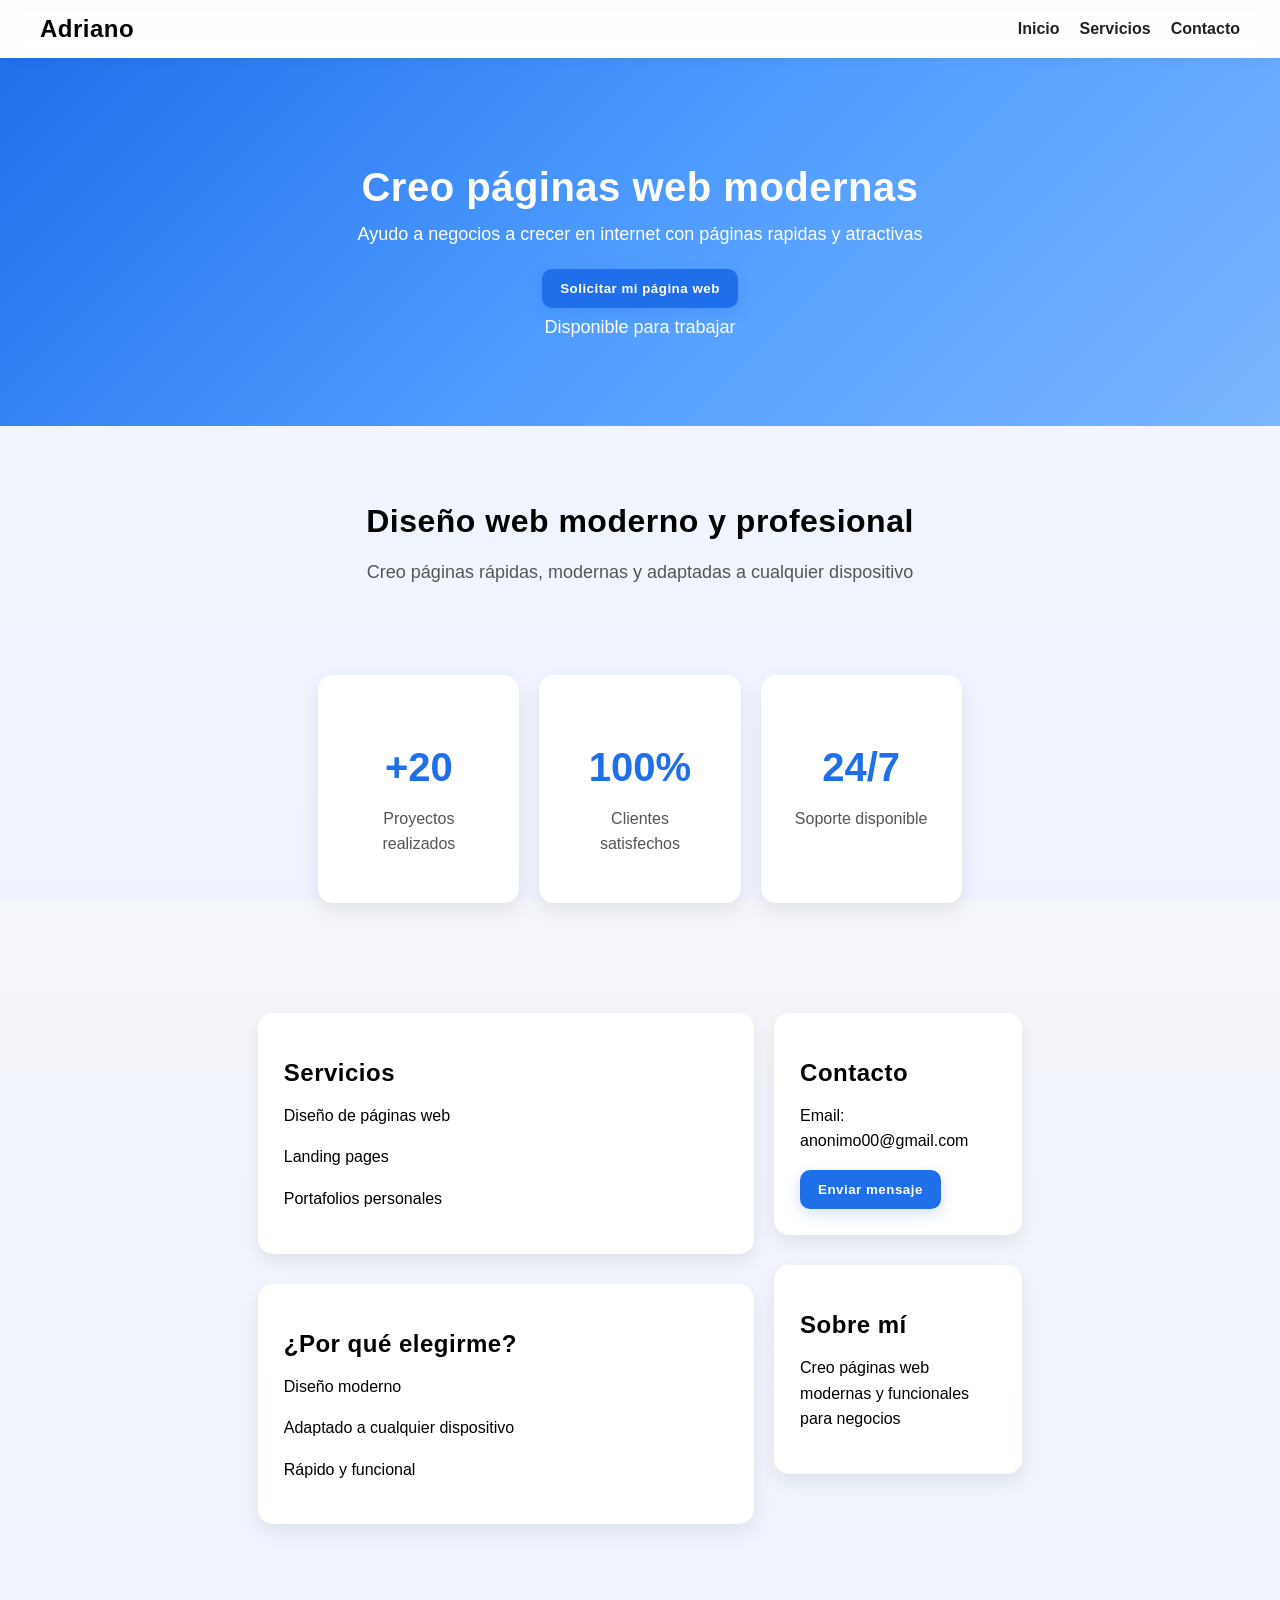
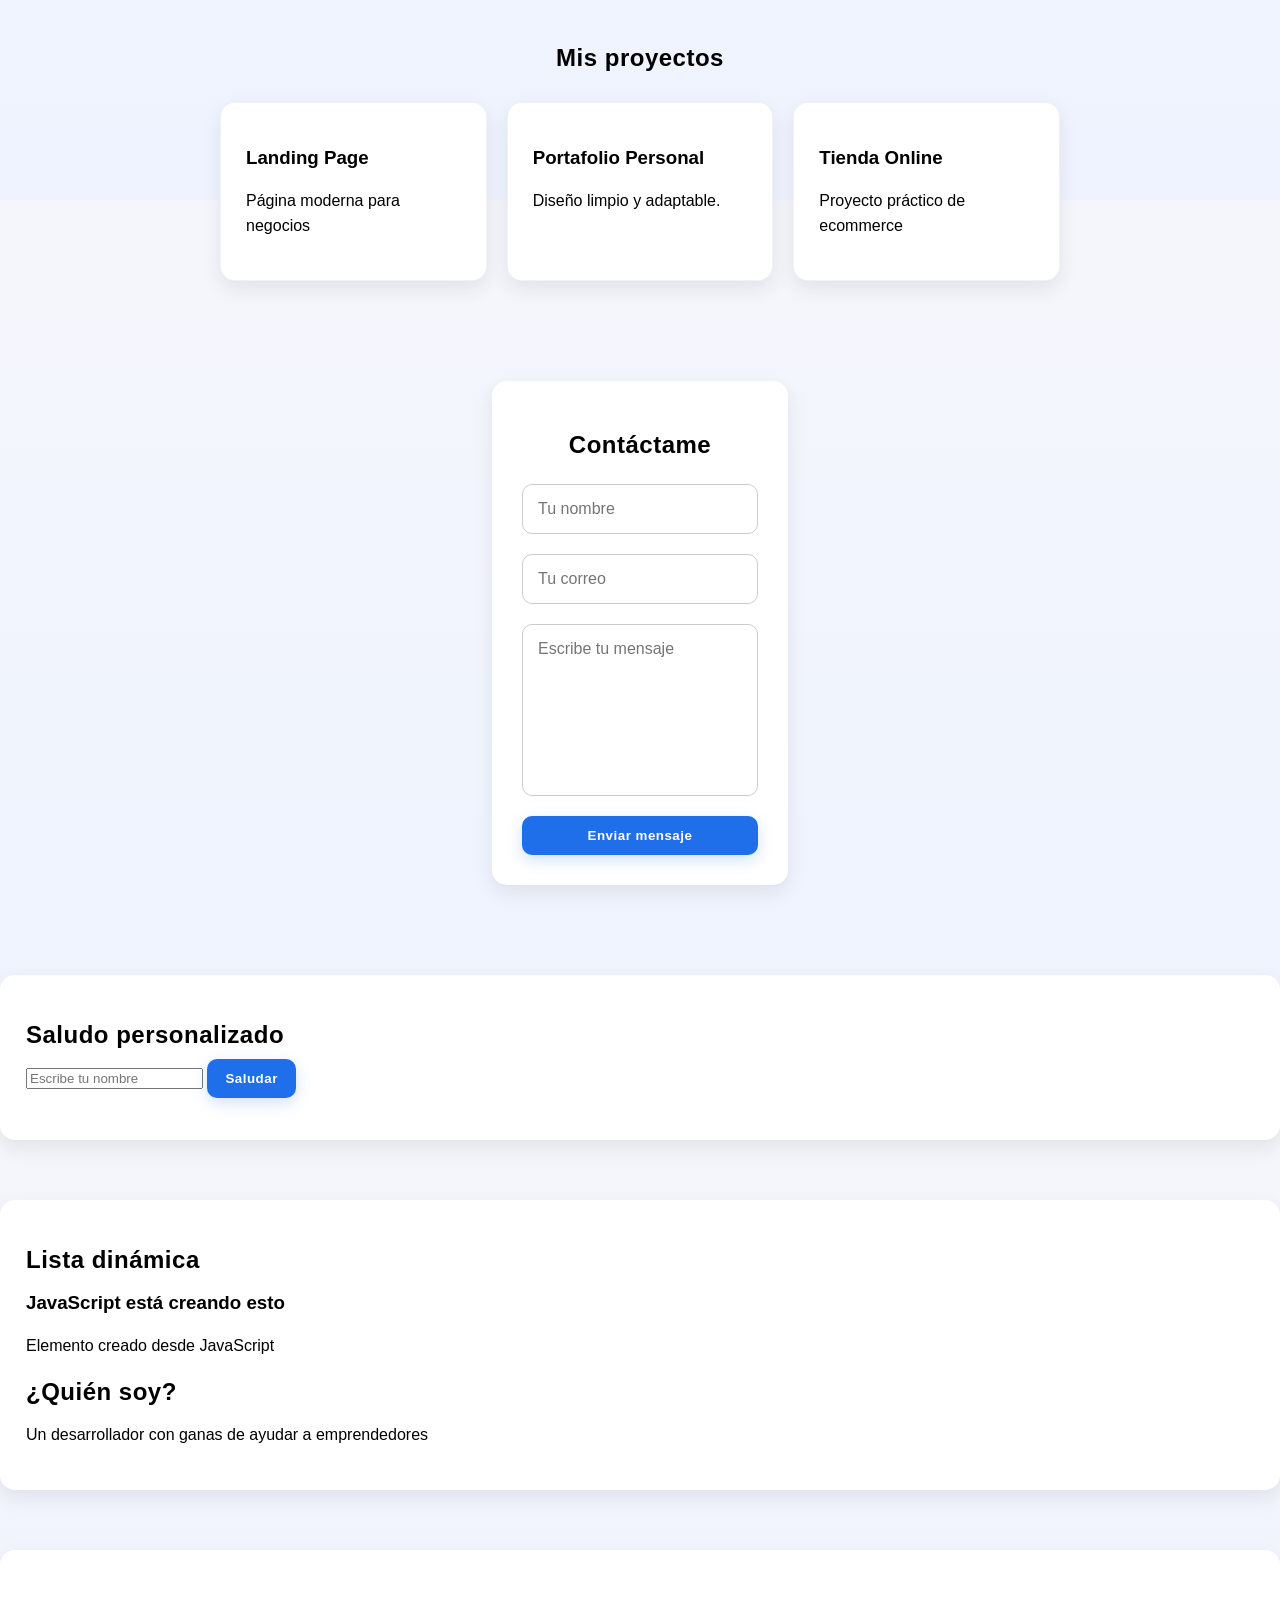
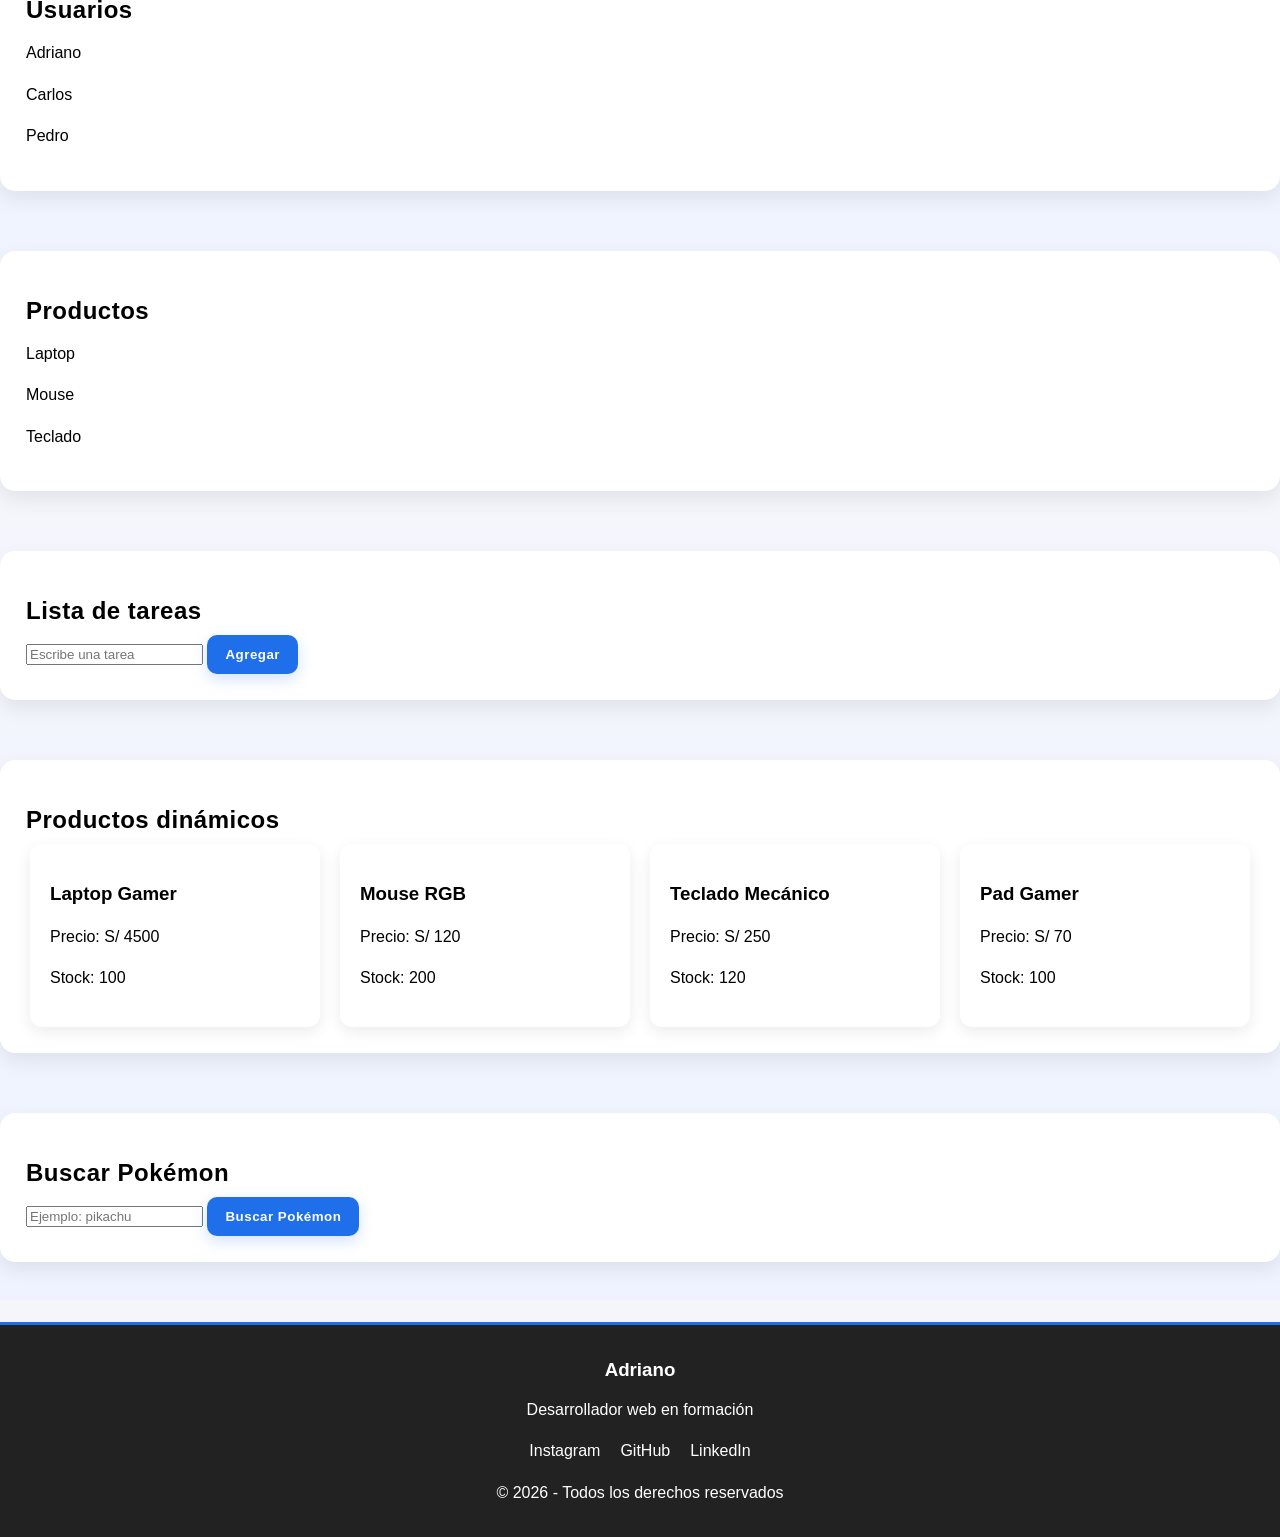
==== html/index.html @ f5fa6682 "Primer proyecto web" ====
<!DOCTYPE html>
<html>
<head>
        <title>Mi primera página</title>

        <!-- Conexión con CSS -->
        <link rel="stylesheet" href="../css/style.css">
</head>

<body>
<nav>
    <h2>Adriano</h2>

    <div class="nav-links">
        <a href="#">Inicio</a>
        <a href="#">Servicios</a>
        <a href="#">Contacto</a>
    </div>
</nav>

<header>
    <h1>Creo páginas web modernas</h1>
    <p>Ayudo a negocios a crecer en internet con páginas rapidas y atractivas</p>
    <button class="main-btn">Solicitar mi página web</button>
    <p>Disponible para trabajar </p>
</header>

<!-- INFORMACIÓN PRINCIPAL -->
<section class="hero-info fade-in">
    <h2>Diseño web moderno y profesional</h2>
    <p>Creo páginas rápidas, modernas y adaptadas a cualquier dispositivo</p>
</section>

<!-- ESTADÍSTICAS -->
<section class="stats">

    <div class="stat-box">
        <h3>+20</h3>
        <p>Proyectos realizados</p>
    </div>

    <div class="stat-box">
        <h3>100%</h3>
        <p>Clientes satisfechos</p>
    </div>

    <div class="stat-box">
        <h3>24/7</h3>
        <p>Soporte disponible</p>
    </div>


</section>

<!-- CONTENEDOR PRINCIPAL -->
<div class="container">

    <!-- COLUMNA IZQUIERDA -->
    <div class="left">

        <section class="card">
            <h2>Servicios</h2>
            <p>Diseño de páginas web</p>
            <p>Landing pages</p>
            <p>Portafolios personales</p>
        </section>

        <section class="card">
            <h2>¿Por qué elegirme?</h2>
            <p>Diseño moderno</p>
            <p>Adaptado a cualquier dispositivo</p>
            <p>Rápido y funcional</p>
        </section>
    </div>

    <!-- COLUMNA DERECHA -->
    <div class="right">
        <section class="card">
            <h2>Contacto</h2>
            <p>Email: anonimo00@gmail.com</p>
            <button>Enviar mensaje</button>
        </section>

        <section class="card">
            <h2>Sobre mí</h2>
            <p>Creo páginas web modernas y funcionales para negocios</p>
        </section>
    </div>
</div>

<!-- PROYECTOS -->
<section class="projects">
    <h2>Mis proyectos</h2>

    <div class="projects-grid">

        <div class="project-card">
            <h3>Landing Page</h3>
            <p>Página moderna para negocios</p>
        </div>

        <div class="project-card">
            <h3>Portafolio Personal</h3>
            <p>Diseño limpio y adaptable.</p>
        </div>

        <div class="project-card">
            <h3>Tienda Online</h3>
            <p>Proyecto práctico de ecommerce</p>
        </div>
    </div>
</section>

<!-- FORMULARIO -->
<section class="contact-form">
    
    <h2>Contáctame</h2>

    <form>

        <input type="text" placeholder="Tu nombre">

        <input type="email" placeholder="Tu correo">

        <textarea placeholder="Escribe tu mensaje"></textarea>

        <button type="submit">Enviar mensaje</button>

    </form>

</section>

<!-- SECCIONES JAVASCRIPT -->
<section class="card">
    
    <h2>Saludo personalizado</h2>

    <input type="text" id="nombreInput" placeholder="Escribe tu nombre">

    <button id="saludarBtn">Saludar</button>

    <p id="mensaje"></p>
    
</section>

<section class="card">

    <h2>Lista dinámica</h2>

    <div id="lista"></div>

</section>

<section class="card">
    
    <h2>Usuarios</h2>

    <div id="usuariosLista"></div>

</section>

<section class="card">

    <h2>Productos</h2>

    <div id="productosLista"></div>
    
</section>

<section class="card">

    <h2>Lista de tareas</h2>

    <input type="text" id="tareaInput" placeholder="Escribe una tarea">

    <button id="agregarBtn">Agregar</button>

    <div id="listaTareas"></div>

</section>

<section class="card">
    <h2>Productos dinámicos</h2>

    <div id="productosDinamicos"></div>

</section>

<section class="card">

    <h2>Buscar Pokémon</h2>

    <input type="text" id="pokemonInput" placeholder="Ejemplo: pikachu">
    
    <button id="pokemonBtn">
        Buscar Pokémon
    </button>

    <div id="pokemonInfo"></div>

</section>

<!-- FOOTER-->
<footer>
    <h3>Adriano</h3>
    <p>Desarrollador web en formación</p>

    <div class="footer-links">
        <a href="#">Instagram</a>
        <a href="#">GitHub</a>
        <a href="#">LinkedIn</a>
    </div>

    <p> © 2026 - Todos los derechos reservados</p>
</footer>

<!-- SCRIPTS JAVASCRIPT -->
<script src="../javascript/practicas.js"></script>
<script src="../javascript/script.js"></script>

</body>
</html>
---- css/style.css ----
/* =========================
   CONFIGURACIÓN GENERAL
========================= */

html {
    scroll-behavior: smooth;
}

html,
body {
    height: 100%;
}

body {
    background: linear-gradient(to bottom, #f4f6fb, #eef3ff);
    font-family: 'Segoe UI', Arial, Helvetica, sans-serif;
    margin: 0;

    /* Mantiene el footer abajo */
    display: flex;
    flex-direction: column;
}

h1,
h2 {
    margin-bottom: 10px;
    font-weight: 700;
    letter-spacing: 0.5px;
}

p {
    line-height: 1.6;
}

img {
    width: 100%;
    border-radius: 8px;
}


/* =========================
   NAVBAR
========================= */

nav {
    background-color: white;

    display: flex;
    justify-content: space-between;
    align-items: center;

    padding: 15px 40px;

    box-shadow: 0px 2px 10px rgba(0,0,0,0.05);

    /* Navbar fija */
    position: sticky;
    top: 0;
    z-index: 1000;

    /* Efecto vidrio */
    backdrop-filter: blur(10px);
    background: rgba(255, 255, 255, 0.9);
}

nav h2 {
    margin: 0;
}

/* Links del navbar */
.nav-links {
    display: flex;
    gap: 20px;
}

.nav-links a {
    text-decoration: none;
    color: #222;
    font-weight: bold;

    transition: 0.3s;
    position: relative;
}

/* Línea animada debajo del link */
.nav-links a::after {
    content: "";

    position: absolute;
    left: 0;
    bottom: -5px;

    width: 0%;
    height: 2px;

    background-color: #1f6feb;

    transition: 0.3s;
}

.nav-links a:hover {
    color: #1f6feb;
}

.nav-links a:hover::after {
    width: 100%;
}


/* =========================
   HEADER / HERO
========================= */

header {
    background: linear-gradient(135deg, #1f6feb, #4f9cff, #7bb6ff);

    color: white;
    text-align: center;

    padding: 80px 20px;
}

header h1 {
    font-size: 40px;
}

header p {
    margin: 5px 0;
    font-size: 18px;
}

header button {
    margin-top: 15px;
}


/* =========================
   INFORMACIÓN PRINCIPAL
========================= */

.hero-info {
    text-align: center;
    padding: 50px 20px;
}

.hero-info h2 {
    font-size: 32px;
    margin-bottom: 10px;
}

.hero-info p {
    font-size: 18px;
    color: #555;
}


/* =========================
   BOTONES
========================= */

button {
    background-color: #1f6feb;
    color: white;

    padding: 12px 18px;

    border: none;
    border-radius: 10px;

    cursor: pointer;

    font-weight: bold;
    letter-spacing: 0.5px;

    transition: all 0.3s ease;

    box-shadow: 0px 5px 15px rgba(31, 111, 235, 0.2);
}

button:hover {
    background-color: #174bb5;

    transform: translateY(-3px) scale(1.05);

    box-shadow: 0px 10px 20px rgba(31, 111, 235, 0.3);

    letter-spacing: 1px;
}


/* =========================
   ESTADÍSTICAS
========================= */

.stats {
    max-width: 1100px;

    margin: auto;
    padding: 20px 30px 50px;

    display: flex;
    gap: 20px;
}

.stat-box {
    flex: 1;

    background-color: white;

    padding: 30px;

    border-radius: 15px;

    text-align: center;

    box-shadow: 0px 8px 20px rgba(0, 0, 0, 0.08);

    transition: all 0.3s ease;
}

.stat-box:hover {
    transform: translateY(-10px);

    box-shadow: 0px 15px 35px rgba(0, 0, 0, 0.15);

    scale: 1.03;
}

.stat-box h3 {
    font-size: 40px;
    color: #1f6feb;

    margin-bottom: 10px;
}

.stat-box p {
    color: #555;
    font-weight: 500;
}


/* =========================
   CONTENEDOR PRINCIPAL
========================= */

.container {
    max-width: 1100px;

    margin: auto;
    padding: 30px;

    display: flex;
    gap: 20px;

    align-items: flex-start;

    flex: 1;
}

.left {
    flex: 2;
}

.right {
    flex: 1;
}


/* =========================
   TARJETAS
========================= */

section.card {
    background-color: white;

    margin: 30px 0;
    padding: 25px;

    border-radius: 15px;

    text-align: left;

    box-shadow: 0px 8px 20px rgba(0,0,0,0.08);

    transition: all 0.3s ease;

    /* Efecto vidrio */
    backdrop-filter: blur(10px);
    border: 1px solid rgba(255, 255, 255, 0.3);
}

section.card:hover {
    transform: translateY(-10px) scale(1.02);

    box-shadow: 0px 20px 40px rgba(0,0,0,0.18);
}


/* =========================
   PROYECTOS
========================= */

.projects {
    max-width: 1100px;

    margin: auto;
    padding: 40px 30px;
}

.projects h2 {
    text-align: center;
    margin-bottom: 30px;
}

.projects-grid {
    display: flex;
    gap: 20px;
}

.project-card {
    flex: 1;

    background-color: white;

    padding: 25px;

    border-radius: 15px;

    box-shadow: 0px 8px 20px rgba(0,0,0,0.08);

    border: 1px solid rgba(0,0,0,0.05);

    overflow: hidden;

    transition: all 0.3s ease;
}

.project-card:hover {
    transform: translateY(-12px) scale(1.03);

    box-shadow: 0px 15px 35px rgba(0, 0, 0, 0.15);
}


/* =========================
   FORMULARIO DE CONTACTO
========================= */

.contact-form {
    max-width: 700px;

    margin: 60px auto;

    background-color: white;

    padding: 30px;

    border-radius: 15px;

    box-shadow: 0px 8px 20px rgba(0, 0, 0, 0.08);
}

.contact-form h2 {
    text-align: center;
    margin-bottom: 25px;
}

.contact-form form {
    display: flex;
    flex-direction: column;
    gap: 20px;
}

/* Inputs y textarea */
.contact-form input,
.contact-form textarea {
    padding: 15px;

    border: 1px solid #ccc;
    border-radius: 10px;

    font-size: 16px;
    font-family: inherit;

    outline: none;

    transition: 0.3s;
}

/* Efecto al escribir */
.contact-form input:focus,
.contact-form textarea:focus {
    border-color: #1f6feb;

    box-shadow: 0px 0px 10px rgba(31, 111, 235, 0.2);
}

.contact-form textarea {
    min-height: 140px;
    resize: none;
}


/* =========================
   PRODUCTOS DINÁMICOS
========================= */

/* Contenedor de tarjetas */
#productosDinamicos {
    display: flex;
    flex-wrap: wrap;
    gap: 20px;

    justify-content: center;
}

/* Tarjeta individual */
#productosDinamicos div {
    background-color: white;

    width: 250px;

    padding: 20px;

    border-radius: 12px;

    box-shadow: 0px 5px 15px rgba(0, 0, 0, 0.08);
}


/* =========================
   ANIMACIONES
========================= */

.fade-in {
    animation: aparecer 1s ease;
}

@keyframes aparecer {

    from {
        opacity: 0;
        transform: translateY(20px);
    }

    to {
        opacity: 1;
        transform: translateY(0);
    }

}


/* =========================
   FOOTER
========================= */

footer {
    margin-top: 30px;

    padding: 15px;

    background-color: #222;
    color: white;

    text-align: center;

    border-top: 3px solid #1f6feb;
}

footer h3 {
    margin-bottom: 10px;
}

.footer-links {
    display: flex;
    justify-content: center;
    gap: 20px;

    margin: 20px 0;
}

.footer-links a {
    color: white;
    text-decoration: none;

    transition: 0.3s;
}

.footer-links a:hover {
    color: #4f9cff;
}

/* =========================
    POKEMON APP
============================= */
.pokemon-card {
    background-color: white;
    padding: 20px;
    border-radius: 15px;
    margin-top: 20px;
    text-align: center;
    box-shadow: 0px 5px 15px rgba(0, 0, 0, 0.08);
}

.pokemon-card img {
    width: 150px;
}

#pokemonInfo p {
    text-align: center;
}

/* =========================
   RESPONSIVE
========================= */

@media (max-width: 768px) {

    /* Navbar responsive */
    nav {
        flex-direction: column;
        gap: 15px;

        padding: 20px;
    }

    .nav-links {
        flex-direction: column;

        width: 100%;

        text-align: center;
    }

    /* Container responsive */
    .container {
        display: flex;
        flex-direction: column;

        padding: 15px;
    }

    .left,
    .right {
        width: 100%;
        flex: none;
    }

    /* Cards responsive */
    section.card {
        width: 100%;

        box-sizing: border-box;

        margin: 15px 0;
        padding: 20px;
    }

    /* Header responsive */
    header {
        padding: 50px 15px;
    }

    header h1 {
        font-size: 28px;
    }

    header p {
        font-size: 16px;
    }

    /* Botones responsive */
    button {
        width: 100%;
    }

    /* Hero responsive */
    .hero-info h2 {
        font-size: 24px;
    }

    .hero-info p {
        font-size: 16px;
    }

    /* Proyectos responsive */
    .projects-grid {
        flex-direction: column;
    }

    /* Footer responsive */
    .footer-links {
        flex-direction: column;
        gap: 10px;
    }

    /* Formulario responsive */
    .contact-form {
        margin: 40px 15px;
        padding: 20px;
    }

    /* Stats responsive */
    .stats {
        flex-direction: column;
        padding: 20px 15px;
    }

}
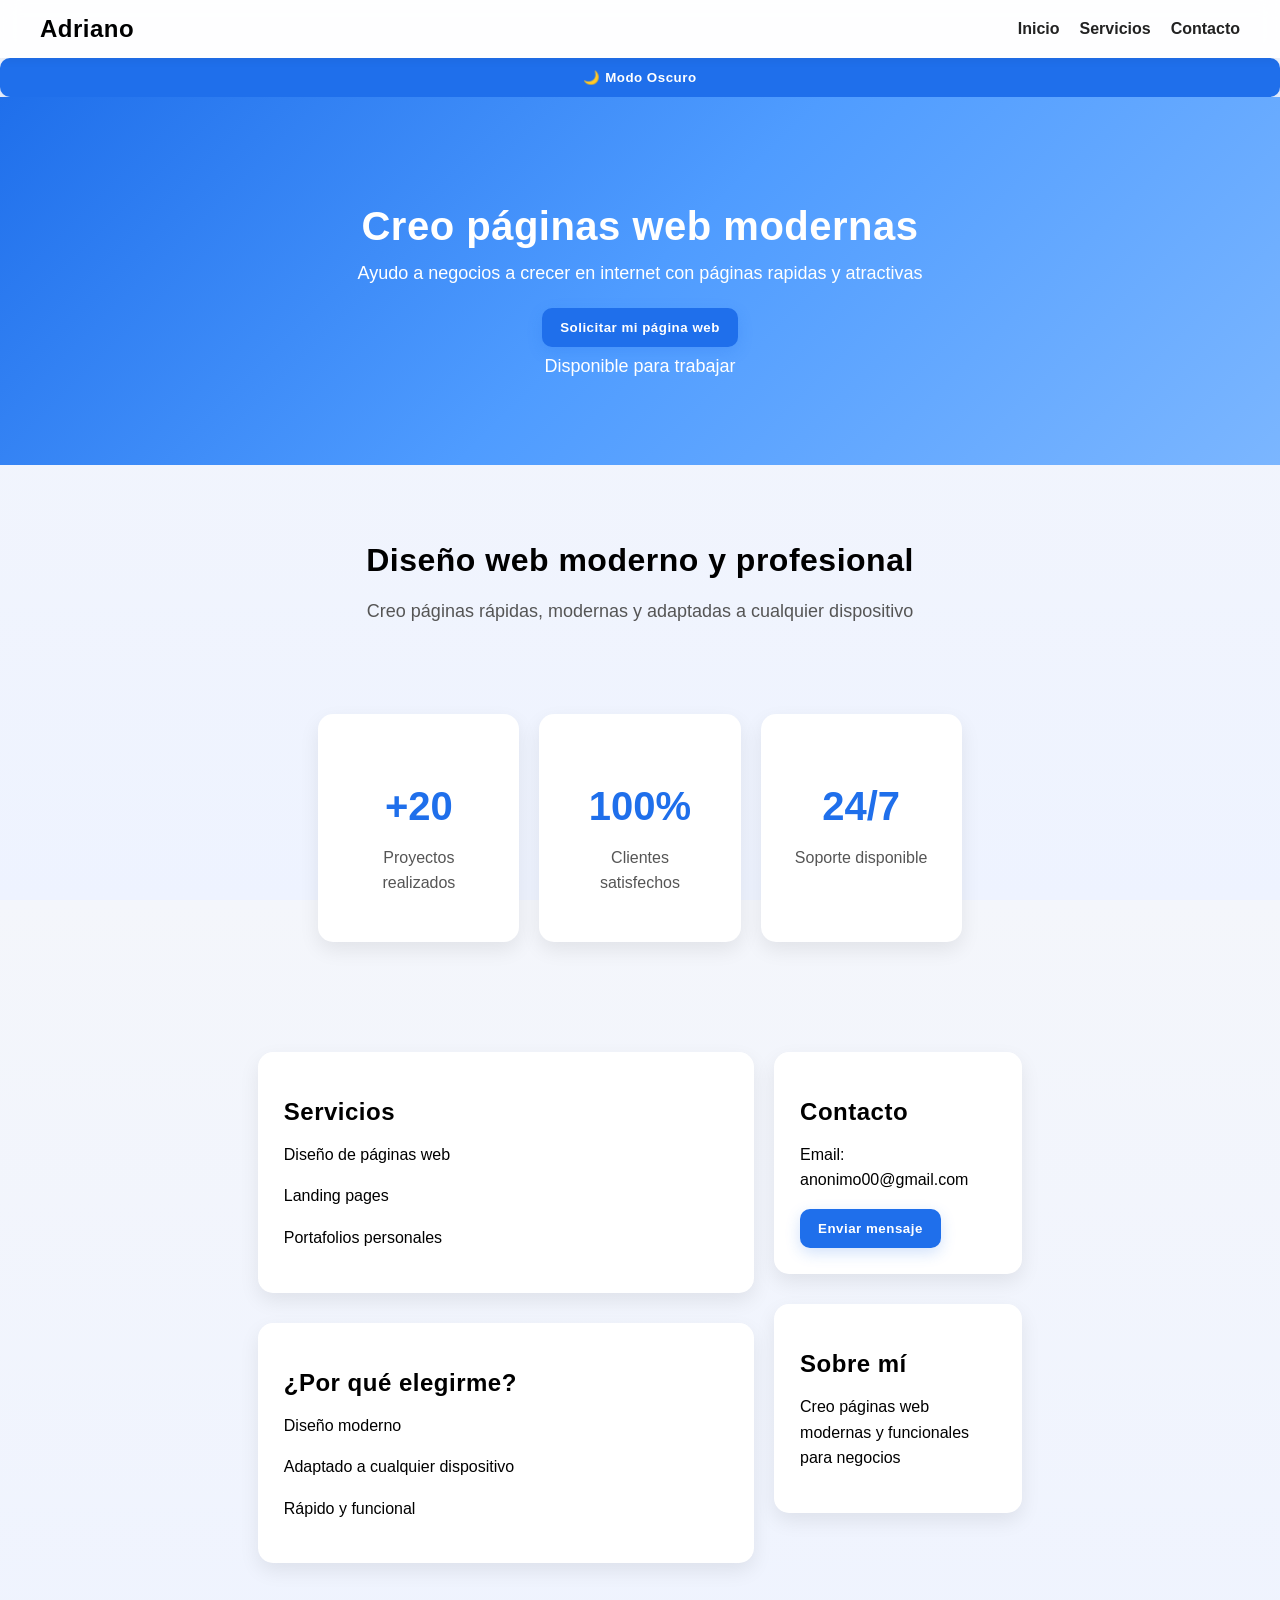
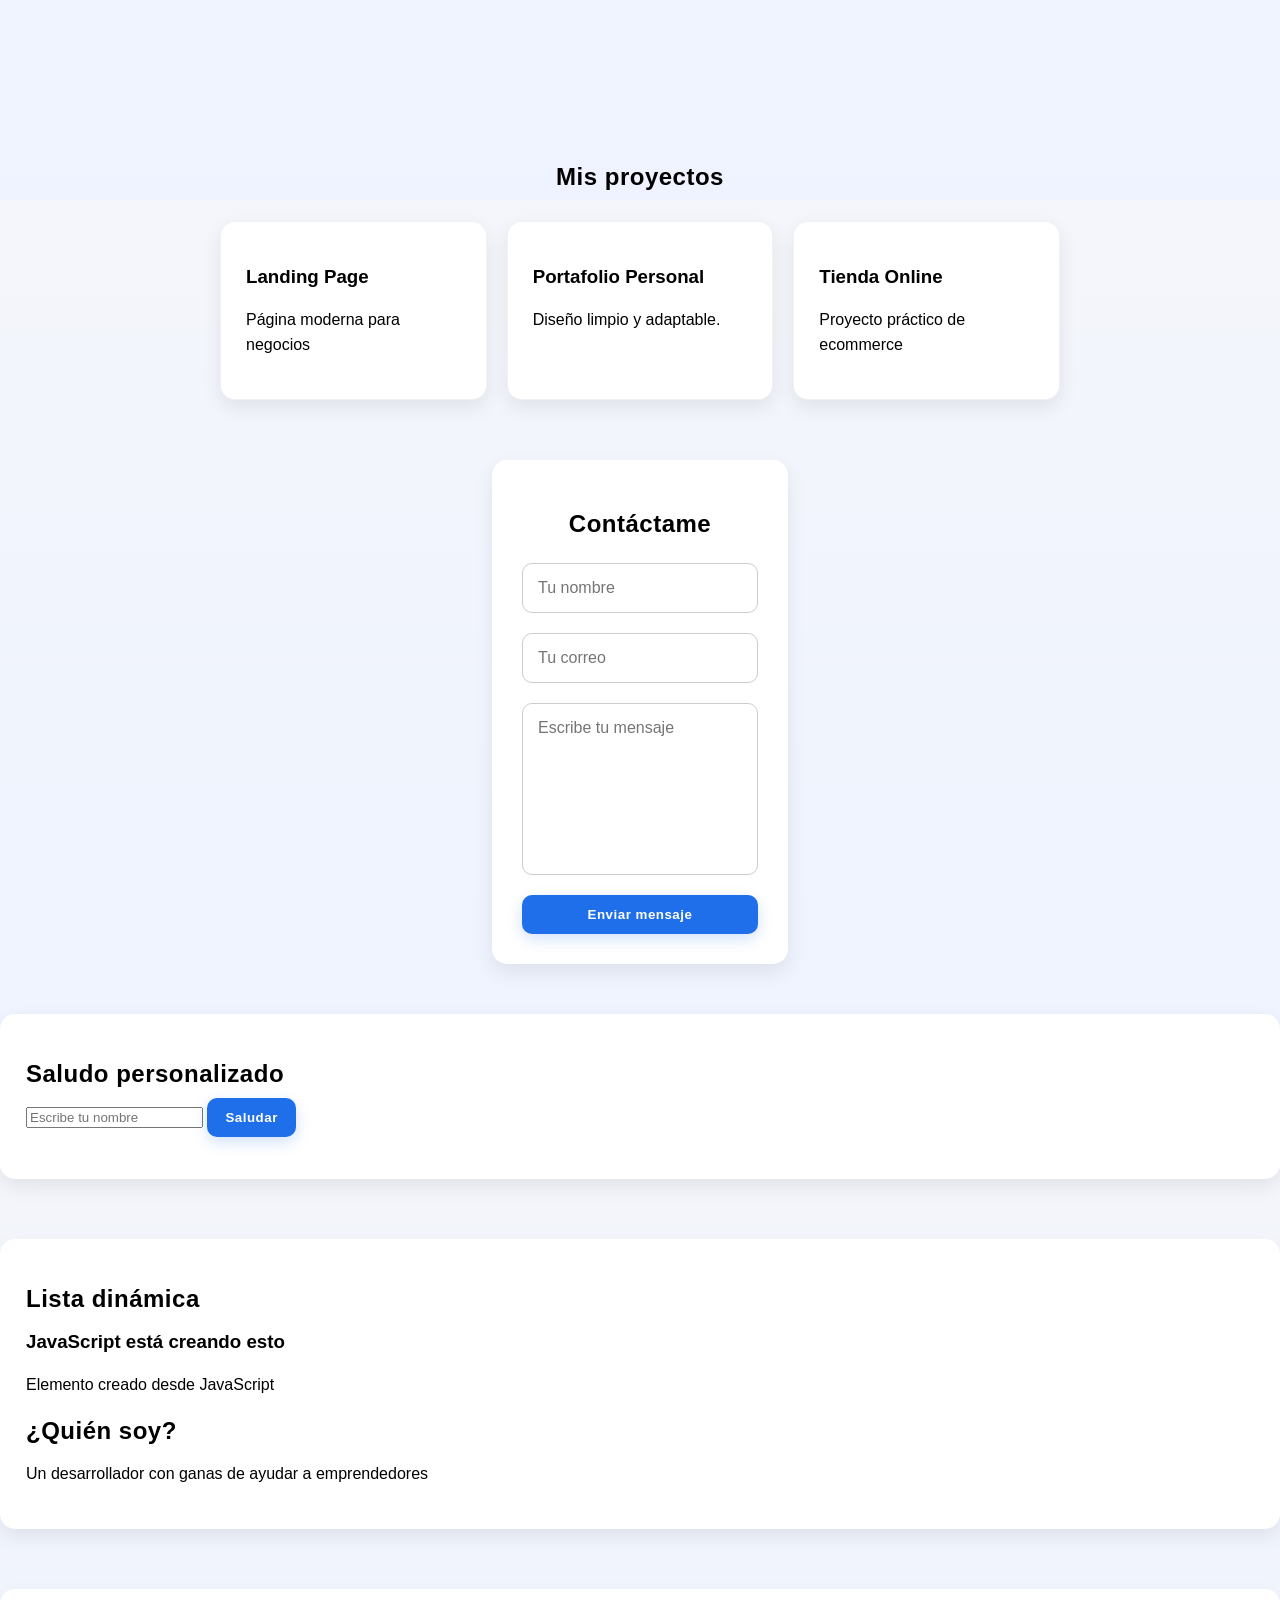
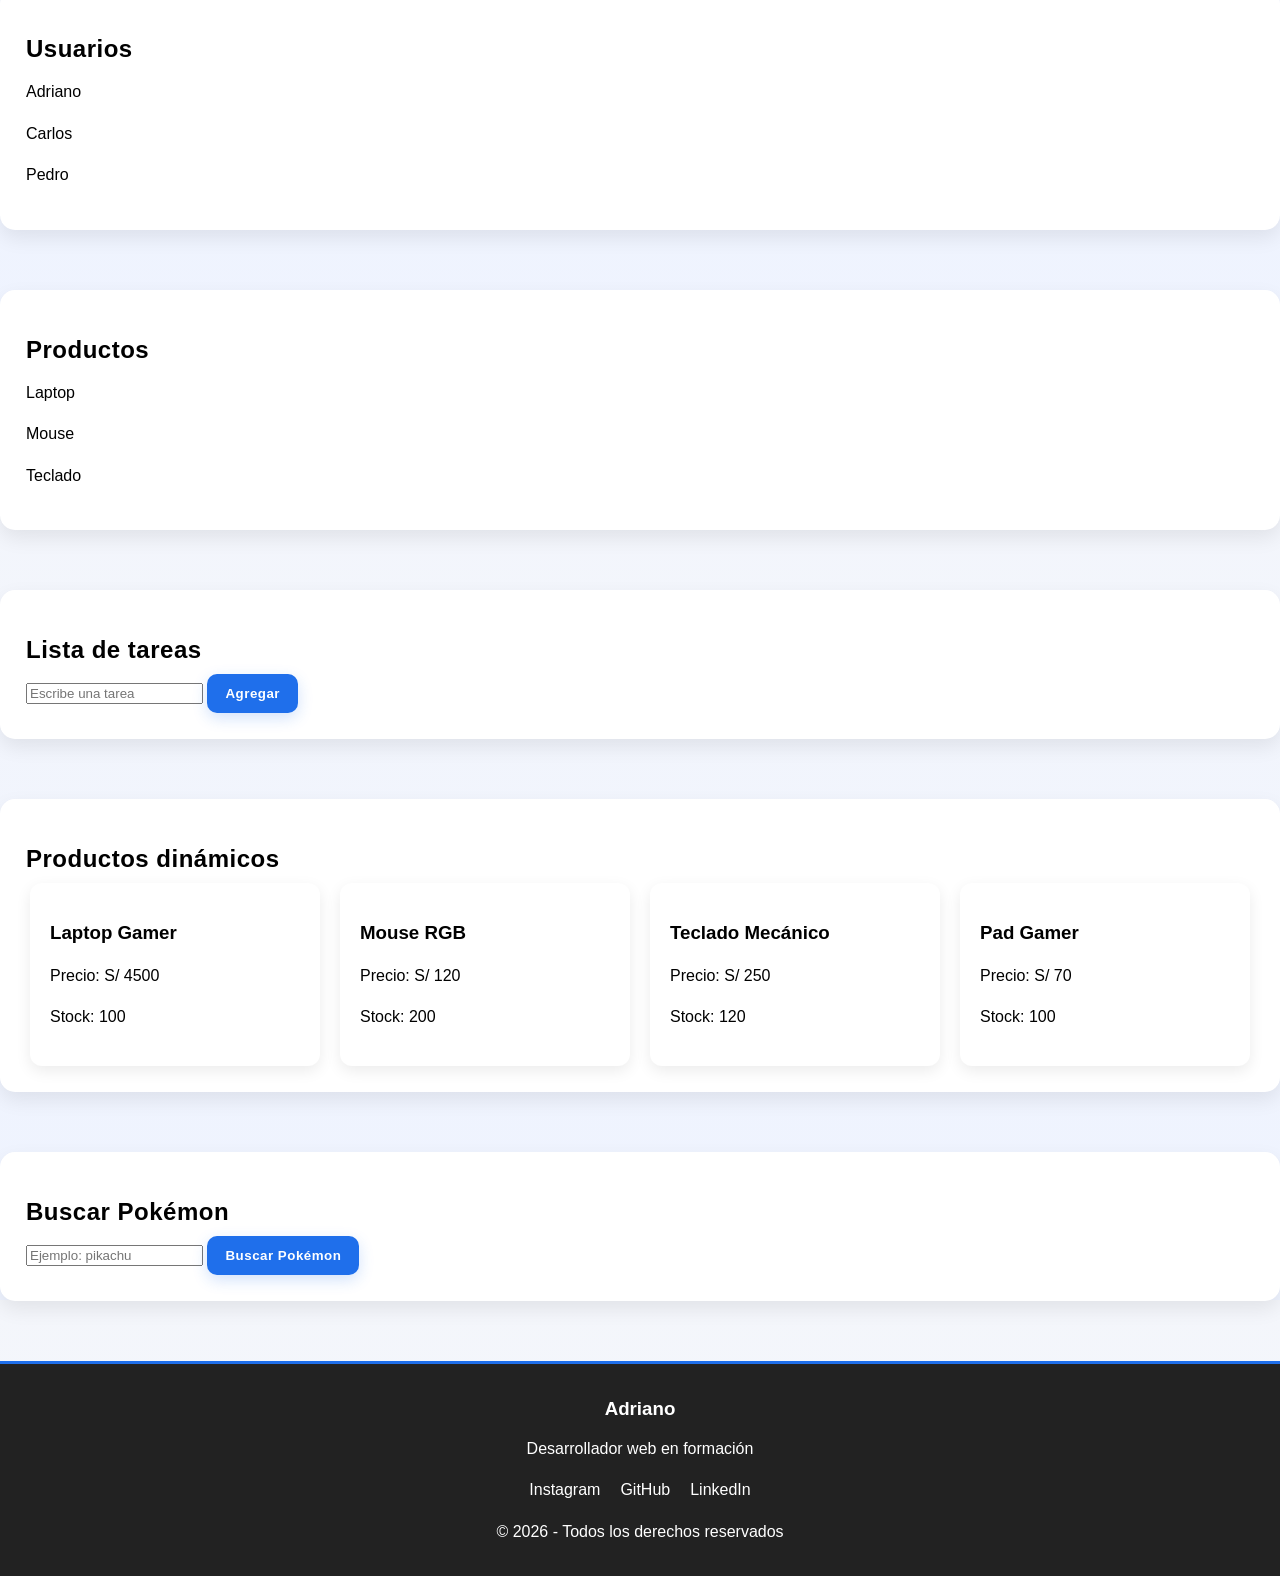
==== commit 38adf639: "Agregué animaciones y mejoras dark mode" ====
--- a/html/index.html
+++ b/html/index.html
@@ -17,6 +17,8 @@
         <a href="#">Contacto</a>
     </div>
 </nav>
+
+<button id="themeBtn">🌙 Modo Oscuro</button>
 
 <header>
     <h1>Creo páginas web modernas</h1>
@@ -26,13 +28,13 @@
 </header>
 
 <!-- INFORMACIÓN PRINCIPAL -->
-<section class="hero-info fade-in">
+<section class="hero-info hidden fade-in">
     <h2>Diseño web moderno y profesional</h2>
     <p>Creo páginas rápidas, modernas y adaptadas a cualquier dispositivo</p>
 </section>
 
 <!-- ESTADÍSTICAS -->
-<section class="stats">
+<section class="stats hidden-scale">
 
     <div class="stat-box">
         <h3>+20</h3>
@@ -53,7 +55,7 @@
 </section>
 
 <!-- CONTENEDOR PRINCIPAL -->
-<div class="container">
+<div class="container hidden">
 
     <!-- COLUMNA IZQUIERDA -->
     <div class="left">
@@ -89,7 +91,7 @@
 </div>
 
 <!-- PROYECTOS -->
-<section class="projects">
+<section class="projects hidden-bottom">
     <h2>Mis proyectos</h2>
 
     <div class="projects-grid">
@@ -112,7 +114,7 @@
 </section>
 
 <!-- FORMULARIO -->
-<section class="contact-form">
+<section class="contact-form hidden-slow">
     
     <h2>Contáctame</h2>
 
@@ -131,7 +133,7 @@
 </section>
 
 <!-- SECCIONES JAVASCRIPT -->
-<section class="card">
+<section class="card hidden">
     
     <h2>Saludo personalizado</h2>
 
@@ -143,7 +145,7 @@
     
 </section>
 
-<section class="card">
+<section class="card hidden">
 
     <h2>Lista dinámica</h2>
 
@@ -151,7 +153,7 @@
 
 </section>
 
-<section class="card">
+<section class="card hidden">
     
     <h2>Usuarios</h2>
 
@@ -159,7 +161,7 @@
 
 </section>
 
-<section class="card">
+<section class="card hidden">
 
     <h2>Productos</h2>
 
@@ -167,7 +169,7 @@
     
 </section>
 
-<section class="card">
+<section class="card hidden">
 
     <h2>Lista de tareas</h2>
 
@@ -179,14 +181,14 @@
 
 </section>
 
-<section class="card">
+<section class="card hidden">
     <h2>Productos dinámicos</h2>
 
     <div id="productosDinamicos"></div>
 
 </section>
 
-<section class="card">
+<section class="card hidden">
 
     <h2>Buscar Pokémon</h2>
 
--- a/css/style.css
+++ b/css/style.css
@@ -450,7 +450,56 @@
 
 }
 
-
+/* =========================
+   SCROLL ANIMATIONS
+========================= */
+
+.hidden {
+    opacity: 0;
+    transform: translateY(40px);
+    transition: all 1s ease;
+}
+
+.show {
+    opacity: 1;
+    transform: translateY(0);
+}
+
+/* Proyectos desde abajo */
+.hidden-bottom {
+    opacity: 0;
+    transform: translateY(80px);
+    transition: all 1s ease;
+}
+
+/* Formulario lento */
+.hidden-slow {
+    opacity: 0;
+    transform: translateY(40px);
+    transition: all 2.5s ease;
+}
+
+/* Estadísticas con zoom */
+.hidden-scale {
+    opacity: 0;
+    transform: scale(0.7);
+    transition: all 1.2s ease;
+}
+
+.hidden-scale.show {
+    opacity: 1;
+    transform: scale(1);
+}
+
+.hidden-slow.show {
+    opacity: 1;
+    transform: translateY();
+}
+
+.hidden-bottom.show {
+    opacity: 1;
+    transform: translateY();
+}
 /* =========================
    FOOTER
 ========================= */
@@ -511,6 +560,87 @@
     text-align: center;
 }
 
+/* ========================
+    DARK MODE
+============================ */
+.dark-mode {
+    background-color: #121212;
+    color: white;
+}
+
+.dark-mode nav {
+    background-color: rgba(20, 20, 20, 0.9);
+}
+
+.dark-mode section.card,
+.dark-mode .project-card,
+.dark-mode .stat-box,
+.dark-mode .contact-form,
+.dark-mode #productosDinamicos div {
+    background-color: #1e1e1e;
+    color: white;
+}
+
+.dark-mode p {
+    color: #ddd;
+}
+
+.dark-mode input,
+.dark-mode textarea {
+    background-color: #2a2a2a;
+    color: white;
+    border: 1px solid #555;
+}
+
+.dark-mode footer {
+    background-color: #111;
+}
+
+.dark-mode .nav-links a {
+    color: white;
+}
+
+.dark-mode .pokemon-card {
+    background-color: #1e1e1e;
+    color: white;
+}
+
+.dark-mode .pokemon-card p,
+.dark-mode .pokemon-card h3 {
+    color: white;
+}
+/* =========================
+    TEXTOS DARK MODE
+==========================*/
+.dark-mode .hero-info h2,
+.dark-mode .hero-info p,
+.dark-mode .stat-box p,
+.dark-mode .project-card p,
+.dark-mode .card p,
+.dark-mode .contact-form p,
+.dark-mode footer p {
+    color: #f1f1f1;
+}
+
+.dark-mode h1,
+.dark-mode h2,
+.dark-mode h3 {
+    color: white;
+}
+
+/* =========================
+    FONDO DARK MODE
+============================*/
+.dark-mode {
+    background: #121212;
+    color: white;
+}
+
+.dark-mode .hero-info p,
+.dark-mode .hero-info h2 {
+    color: white;
+}
+
 /* =========================
    RESPONSIVE
 ========================= */
